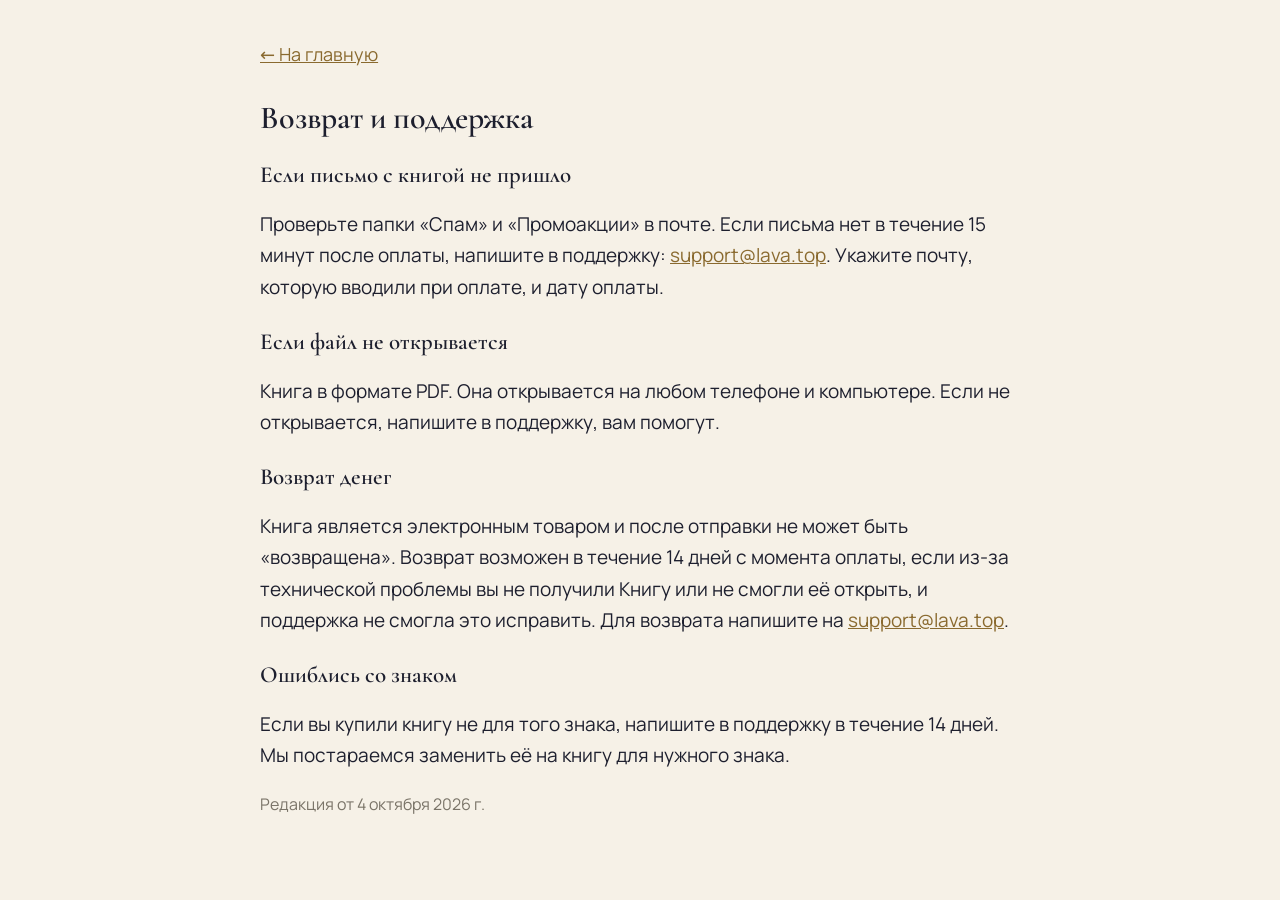
==== refund.html @ c0a94998 "Сайт Есении Морайи: гороскопы для 12 знаков Co-Authored-By: Claude Opus 5.5 (1M context) <noreply@an" ====
<!doctype html><html lang="ru"><head><meta charset="utf-8"><meta name="viewport" content="width=device-width,initial-scale=1"><title>Возврат и поддержка — Есения Морайя</title><style>body{margin:0;background:#f6f1e7;color:#1d1f2e;font:19px/1.65 Manrope,system-ui,sans-serif}.doc{max-width:760px;margin:0 auto;padding:28px 18px 60px}h1{font:600 32px/1.15 "Cormorant Garamond",Georgia,serif;margin:18px 0 18px}h2{font:600 23px/1.2 "Cormorant Garamond",Georgia,serif;margin:26px 0 6px}a{color:#8a6a2f}.back{display:inline-block;padding:12px 0;font-size:18px}.muted{color:#7a7468;font-size:16px}</style><link rel="stylesheet" href="fonts/fonts.css"></head><body><div class="doc"><a class="back" href="index.html">← На главную</a><h1>Возврат и поддержка</h1>
<h2>Если письмо с книгой не пришло</h2><p>Проверьте папки «Спам» и «Промоакции» в почте. Если письма нет в течение 15 минут после оплаты, напишите в поддержку: <a href="mailto:support@lava.top">support@lava.top</a>. Укажите почту, которую вводили при оплате, и дату оплаты.</p>
<h2>Если файл не открывается</h2><p>Книга в формате PDF. Она открывается на любом телефоне и компьютере. Если не открывается, напишите в поддержку, вам помогут.</p>
<h2>Возврат денег</h2><p>Книга является электронным товаром и после отправки не может быть «возвращена». Возврат возможен в течение 14 дней с момента оплаты, если из-за технической проблемы вы не получили Книгу или не смогли её открыть, и поддержка не смогла это исправить. Для возврата напишите на <a href="mailto:support@lava.top">support@lava.top</a>.</p>
<h2>Ошиблись со знаком</h2><p>Если вы купили книгу не для того знака, напишите в поддержку в течение 14 дней. Мы постараемся заменить её на книгу для нужного знака.</p><p class="muted">Редакция от 4 октября 2026 г.</p></div></body></html>
---- fonts/fonts.css ----
@font-face{font-family:'Cormorant Garamond';font-style:italic;font-weight:400;font-display:swap;src:url('CormorantGaramond-400i-cyrillic.woff2') format('woff2');unicode-range:U+0301, U+0400-045F, U+0490-0491, U+04B0-04B1, U+2116;}
@font-face{font-family:'Cormorant Garamond';font-style:italic;font-weight:400;font-display:swap;src:url('CormorantGaramond-400i-latin.woff2') format('woff2');unicode-range:U+0000-00FF, U+0131, U+0152-0153, U+02BB-02BC, U+02C6, U+02DA, U+02DC, U+0304, U+0308, U+0329, U+2000-206F, U+20AC, U+2122, U+2191, U+2193, U+2212, U+2215, U+FEFF, U+FFFD;}
@font-face{font-family:'Cormorant Garamond';font-style:italic;font-weight:500;font-display:swap;src:url('CormorantGaramond-500i-cyrillic.woff2') format('woff2');unicode-range:U+0301, U+0400-045F, U+0490-0491, U+04B0-04B1, U+2116;}
@font-face{font-family:'Cormorant Garamond';font-style:italic;font-weight:500;font-display:swap;src:url('CormorantGaramond-500i-latin.woff2') format('woff2');unicode-range:U+0000-00FF, U+0131, U+0152-0153, U+02BB-02BC, U+02C6, U+02DA, U+02DC, U+0304, U+0308, U+0329, U+2000-206F, U+20AC, U+2122, U+2191, U+2193, U+2212, U+2215, U+FEFF, U+FFFD;}
@font-face{font-family:'Cormorant Garamond';font-style:normal;font-weight:400;font-display:swap;src:url('CormorantGaramond-400-cyrillic.woff2') format('woff2');unicode-range:U+0301, U+0400-045F, U+0490-0491, U+04B0-04B1, U+2116;}
@font-face{font-family:'Cormorant Garamond';font-style:normal;font-weight:400;font-display:swap;src:url('CormorantGaramond-400-latin.woff2') format('woff2');unicode-range:U+0000-00FF, U+0131, U+0152-0153, U+02BB-02BC, U+02C6, U+02DA, U+02DC, U+0304, U+0308, U+0329, U+2000-206F, U+20AC, U+2122, U+2191, U+2193, U+2212, U+2215, U+FEFF, U+FFFD;}
@font-face{font-family:'Cormorant Garamond';font-style:normal;font-weight:500;font-display:swap;src:url('CormorantGaramond-500-cyrillic.woff2') format('woff2');unicode-range:U+0301, U+0400-045F, U+0490-0491, U+04B0-04B1, U+2116;}
@font-face{font-family:'Cormorant Garamond';font-style:normal;font-weight:500;font-display:swap;src:url('CormorantGaramond-500-latin.woff2') format('woff2');unicode-range:U+0000-00FF, U+0131, U+0152-0153, U+02BB-02BC, U+02C6, U+02DA, U+02DC, U+0304, U+0308, U+0329, U+2000-206F, U+20AC, U+2122, U+2191, U+2193, U+2212, U+2215, U+FEFF, U+FFFD;}
@font-face{font-family:'Cormorant Garamond';font-style:normal;font-weight:600;font-display:swap;src:url('CormorantGaramond-600-cyrillic.woff2') format('woff2');unicode-range:U+0301, U+0400-045F, U+0490-0491, U+04B0-04B1, U+2116;}
@font-face{font-family:'Cormorant Garamond';font-style:normal;font-weight:600;font-display:swap;src:url('CormorantGaramond-600-latin.woff2') format('woff2');unicode-range:U+0000-00FF, U+0131, U+0152-0153, U+02BB-02BC, U+02C6, U+02DA, U+02DC, U+0304, U+0308, U+0329, U+2000-206F, U+20AC, U+2122, U+2191, U+2193, U+2212, U+2215, U+FEFF, U+FFFD;}
@font-face{font-family:'Manrope';font-style:normal;font-weight:300;font-display:swap;src:url('Manrope-300-cyrillic.woff2') format('woff2');unicode-range:U+0301, U+0400-045F, U+0490-0491, U+04B0-04B1, U+2116;}
@font-face{font-family:'Manrope';font-style:normal;font-weight:300;font-display:swap;src:url('Manrope-300-latin.woff2') format('woff2');unicode-range:U+0000-00FF, U+0131, U+0152-0153, U+02BB-02BC, U+02C6, U+02DA, U+02DC, U+0304, U+0308, U+0329, U+2000-206F, U+20AC, U+2122, U+2191, U+2193, U+2212, U+2215, U+FEFF, U+FFFD;}
@font-face{font-family:'Manrope';font-style:normal;font-weight:400;font-display:swap;src:url('Manrope-400-cyrillic.woff2') format('woff2');unicode-range:U+0301, U+0400-045F, U+0490-0491, U+04B0-04B1, U+2116;}
@font-face{font-family:'Manrope';font-style:normal;font-weight:400;font-display:swap;src:url('Manrope-400-latin.woff2') format('woff2');unicode-range:U+0000-00FF, U+0131, U+0152-0153, U+02BB-02BC, U+02C6, U+02DA, U+02DC, U+0304, U+0308, U+0329, U+2000-206F, U+20AC, U+2122, U+2191, U+2193, U+2212, U+2215, U+FEFF, U+FFFD;}
@font-face{font-family:'Manrope';font-style:normal;font-weight:500;font-display:swap;src:url('Manrope-500-cyrillic.woff2') format('woff2');unicode-range:U+0301, U+0400-045F, U+0490-0491, U+04B0-04B1, U+2116;}
@font-face{font-family:'Manrope';font-style:normal;font-weight:500;font-display:swap;src:url('Manrope-500-latin.woff2') format('woff2');unicode-range:U+0000-00FF, U+0131, U+0152-0153, U+02BB-02BC, U+02C6, U+02DA, U+02DC, U+0304, U+0308, U+0329, U+2000-206F, U+20AC, U+2122, U+2191, U+2193, U+2212, U+2215, U+FEFF, U+FFFD;}
@font-face{font-family:'Manrope';font-style:normal;font-weight:600;font-display:swap;src:url('Manrope-600-cyrillic.woff2') format('woff2');unicode-range:U+0301, U+0400-045F, U+0490-0491, U+04B0-04B1, U+2116;}
@font-face{font-family:'Manrope';font-style:normal;font-weight:600;font-display:swap;src:url('Manrope-600-latin.woff2') format('woff2');unicode-range:U+0000-00FF, U+0131, U+0152-0153, U+02BB-02BC, U+02C6, U+02DA, U+02DC, U+0304, U+0308, U+0329, U+2000-206F, U+20AC, U+2122, U+2191, U+2193, U+2212, U+2215, U+FEFF, U+FFFD;}
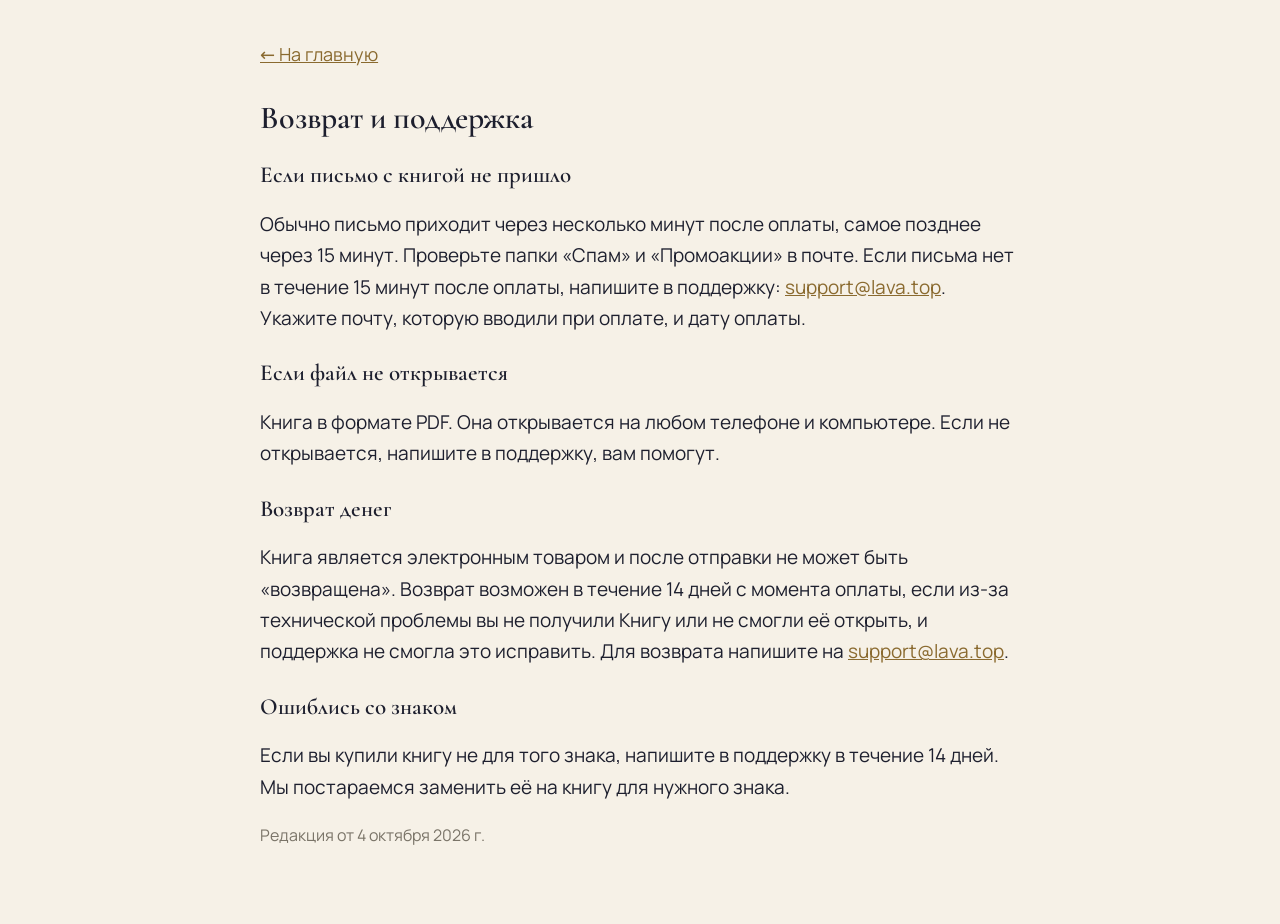
==== commit 2101d8de: "Сайт: состав книги в блоке цены, превью, подарок, FAQ, кнопки покупки Co-Authored-By: Claude Opus 5." ====
--- a/refund.html
+++ b/refund.html
@@ -1,5 +1,5 @@
 <!doctype html><html lang="ru"><head><meta charset="utf-8"><meta name="viewport" content="width=device-width,initial-scale=1"><title>Возврат и поддержка — Есения Морайя</title><style>body{margin:0;background:#f6f1e7;color:#1d1f2e;font:19px/1.65 Manrope,system-ui,sans-serif}.doc{max-width:760px;margin:0 auto;padding:28px 18px 60px}h1{font:600 32px/1.15 "Cormorant Garamond",Georgia,serif;margin:18px 0 18px}h2{font:600 23px/1.2 "Cormorant Garamond",Georgia,serif;margin:26px 0 6px}a{color:#8a6a2f}.back{display:inline-block;padding:12px 0;font-size:18px}.muted{color:#7a7468;font-size:16px}</style><link rel="stylesheet" href="fonts/fonts.css"></head><body><div class="doc"><a class="back" href="index.html">← На главную</a><h1>Возврат и поддержка</h1>
-<h2>Если письмо с книгой не пришло</h2><p>Проверьте папки «Спам» и «Промоакции» в почте. Если письма нет в течение 15 минут после оплаты, напишите в поддержку: <a href="mailto:support@lava.top">support@lava.top</a>. Укажите почту, которую вводили при оплате, и дату оплаты.</p>
+<h2>Если письмо с книгой не пришло</h2><p>Обычно письмо приходит через несколько минут после оплаты, самое позднее через 15 минут. Проверьте папки «Спам» и «Промоакции» в почте. Если письма нет в течение 15 минут после оплаты, напишите в поддержку: <a href="mailto:support@lava.top">support@lava.top</a>. Укажите почту, которую вводили при оплате, и дату оплаты.</p>
 <h2>Если файл не открывается</h2><p>Книга в формате PDF. Она открывается на любом телефоне и компьютере. Если не открывается, напишите в поддержку, вам помогут.</p>
 <h2>Возврат денег</h2><p>Книга является электронным товаром и после отправки не может быть «возвращена». Возврат возможен в течение 14 дней с момента оплаты, если из-за технической проблемы вы не получили Книгу или не смогли её открыть, и поддержка не смогла это исправить. Для возврата напишите на <a href="mailto:support@lava.top">support@lava.top</a>.</p>
 <h2>Ошиблись со знаком</h2><p>Если вы купили книгу не для того знака, напишите в поддержку в течение 14 дней. Мы постараемся заменить её на книгу для нужного знака.</p><p class="muted">Редакция от 4 октября 2026 г.</p></div></body></html>
